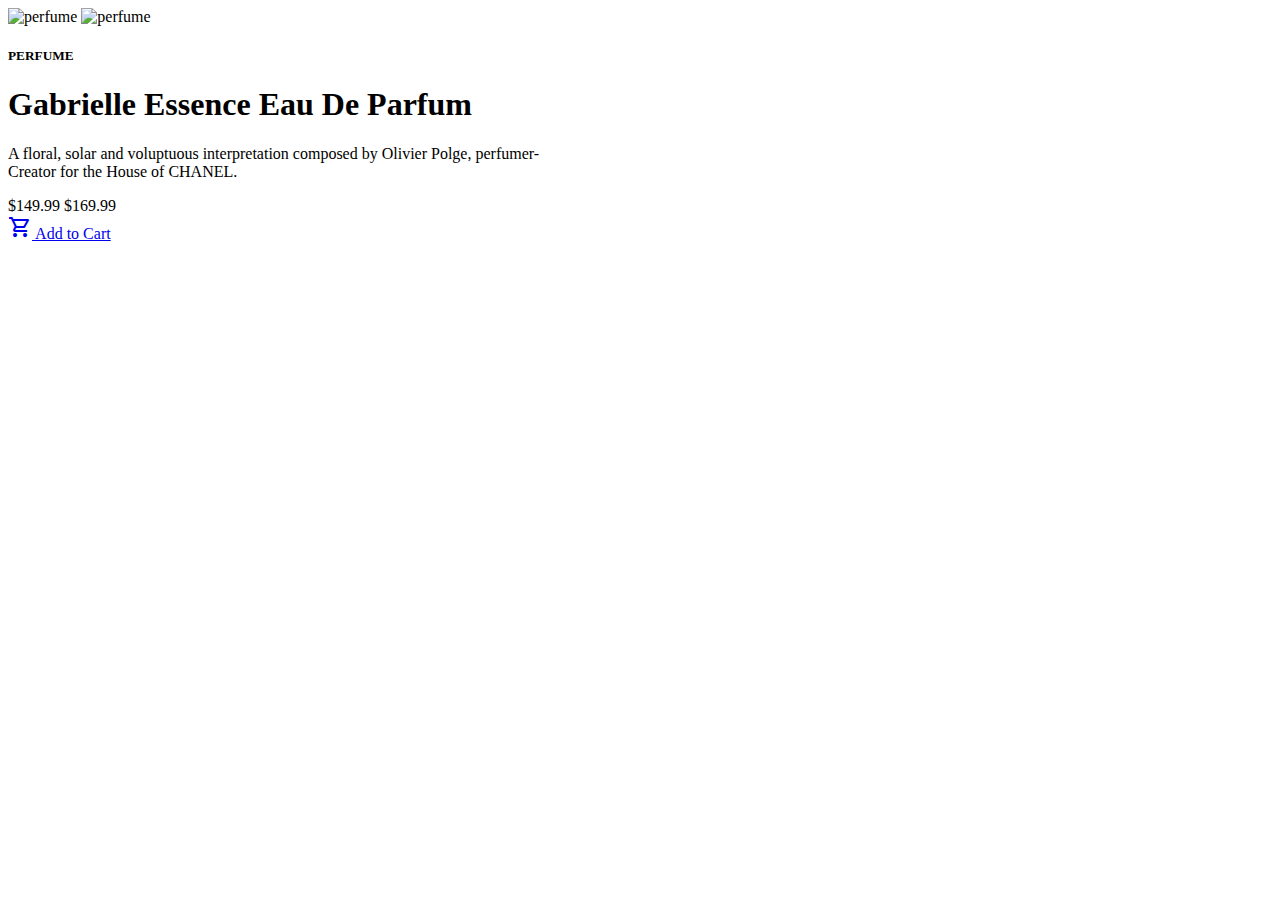
==== prdct-preview-card/index.html @ d4894e5a "Product preview card component" ====
<!DOCTYPE html>
<html lang="en">
	<head>
		<meta charset="utf-8" />
		<meta name="viewport" content="width=device-width, initial-scale=1" />
		<!-- bootstrap -->
		<link
			href="https://cdn.jsdelivr.net/npm/bootstrap@5.2.2/dist/css/bootstrap.min.css"
			rel="stylesheet"
			integrity="sha384-Zenh87qX5JnK2Jl0vWa8Ck2rdkQ2Bzep5IDxbcnCeuOxjzrPF/et3URy9Bv1WTRi"
			crossorigin="anonymous"
		/>
		<!-- google icon -->
		<link
			rel="stylesheet"
			href="https://fonts.googleapis.com/css2?family=Material+Symbols+Outlined:opsz,wght,FILL,GRAD@48,400,0,0"
		/>
		<!-- montserrat -->
		<link rel="preconnect" href="https://fonts.googleapis.com" />
		<link rel="preconnect" href="https://fonts.gstatic.com" crossorigin />
		<link
			href="https://fonts.googleapis.com/css2?family=Montserrat:wght@500;700&display=swap"
			rel="stylesheet"
		/>
		<!-- Fraunces -->
		<link rel="preconnect" href="https://fonts.googleapis.com" />
		<link rel="preconnect" href="https://fonts.gstatic.com" crossorigin />
		<link
			href="https://fonts.googleapis.com/css2?family=Fraunces:opsz,wght@9..144,700&display=swap"
			rel="stylesheet"
		/>
		<!-- style sheet -->
		<link rel="stylesheet" href="/css/base.css" />
		<title>Perfume Card</title>
	</head>
	<body>
		<main>
			<section id="sct-perfume">
				<div class="card" style="width: 36rem">
					<img
						src="/imgs/image-product-mobile.jpg"
						class="card-img-top d-lg-none"
						alt="perfume"
					/>
					<img
						src="/imgs/image-product-desktop.jpg"
						class="card-img-top col-lg-6 d-none d-lg-flex"
						alt="perfume"
					/>
					<div class="card-body col-lg-6 p-4 p-lg-5">
						<h5 class="card-subtitle">PERFUME</h5>
						<h1 class="card-title">Gabrielle Essence Eau De Parfum</h1>
						<p class="card-text">
							A floral, solar and voluptuous interpretation composed by Olivier
							Polge, perfumer-Creator for the House of CHANEL.
						</p>
						<div class="price">
							<span>$149.99</span>
							<span>$169.99</span>
						</div>
						<a href="#" class="btn col-12 btn-lg">
							<span class="material-symbols-outlined"> shopping_cart </span>
							Add to Cart
						</a>
					</div>
				</div>
			</section>
		</main>
		<script
			src="https://cdn.jsdelivr.net/npm/bootstrap@5.2.2/dist/js/bootstrap.bundle.min.js"
			integrity="sha384-OERcA2EqjJCMA+/3y+gxIOqMEjwtxJY7qPCqsdltbNJuaOe923+mo//f6V8Qbsw3"
			crossorigin="anonymous"
		></script>
	</body>
</html>
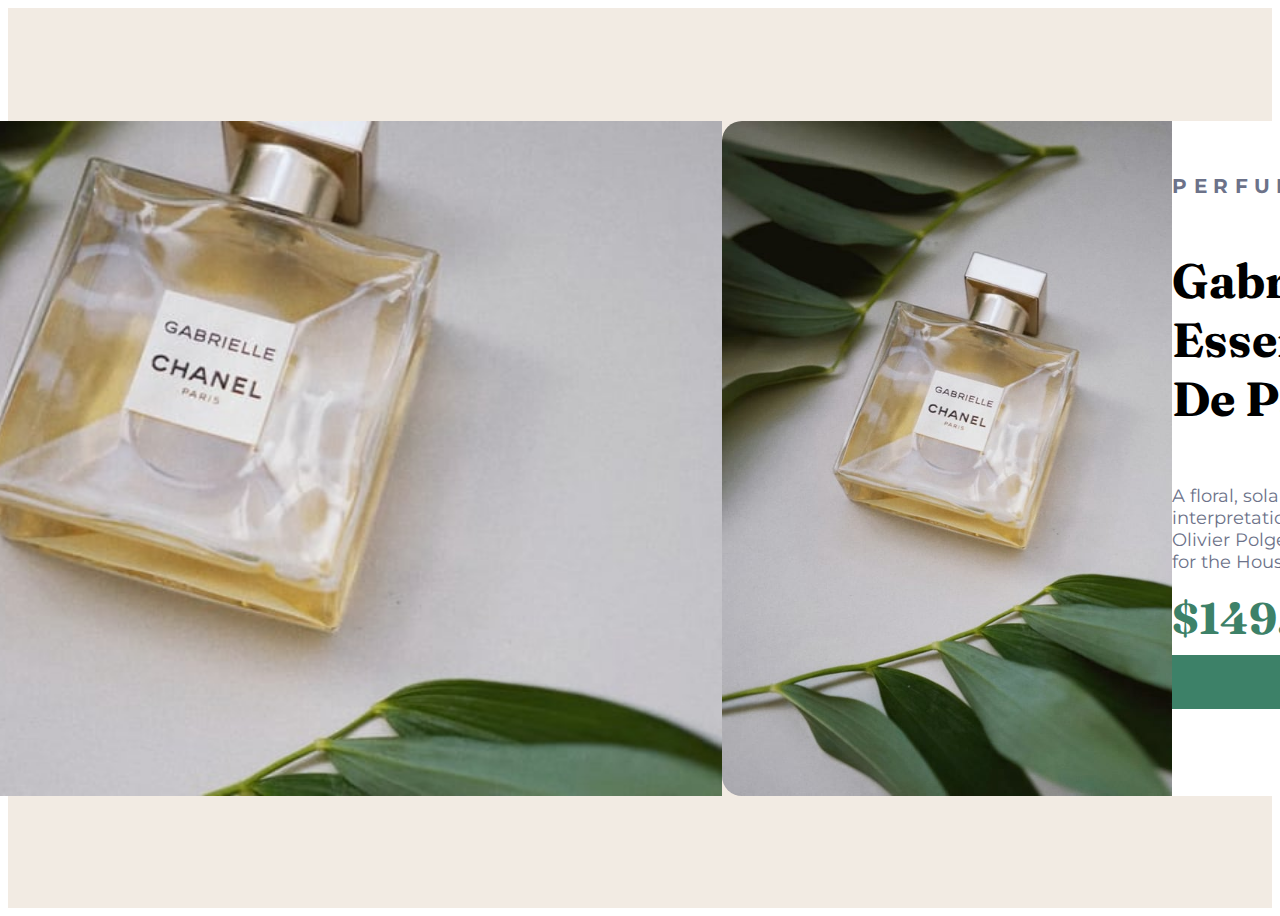
==== commit ef2aa8f5: "fixed the url paths" ====
--- a/prdct-preview-card/index.html
+++ b/prdct-preview-card/index.html
@@ -30,7 +30,7 @@
 			rel="stylesheet"
 		/>
 		<!-- style sheet -->
-		<link rel="stylesheet" href="/css/base.css" />
+		<link rel="stylesheet" href="css/base.css" />
 		<title>Perfume Card</title>
 	</head>
 	<body>
@@ -38,12 +38,12 @@
 			<section id="sct-perfume">
 				<div class="card" style="width: 36rem">
 					<img
-						src="/imgs/image-product-mobile.jpg"
+						src="imgs/image-product-mobile.jpg"
 						class="card-img-top d-lg-none"
 						alt="perfume"
 					/>
 					<img
-						src="/imgs/image-product-desktop.jpg"
+						src="imgs/image-product-desktop.jpg"
 						class="card-img-top col-lg-6 d-none d-lg-flex"
 						alt="perfume"
 					/>
--- a/prdct-preview-card/css/base.css
+++ b/prdct-preview-card/css/base.css
@@ -0,0 +1,89 @@
+main {
+  align-items: center;
+  background: hsl(30deg, 38%, 92%);
+  display: flex;
+  font-family: "Montserrat", sans-serif;
+  height: 100vh;
+  justify-content: center;
+  width: 100%;
+}
+main #sct-perfume .card {
+  border-radius: 20px;
+}
+main #sct-perfume .card .card-img-top {
+  border-top-left-radius: 20px;
+  border-top-right-radius: 20px;
+}
+main #sct-perfume .card .card-body .card-subtitle {
+  color: hsl(228deg, 12%, 48%);
+  font-size: 1.25rem;
+  letter-spacing: 0.4rem;
+  padding: 10px 0;
+}
+main #sct-perfume .card .card-body .card-title {
+  font-family: "Fraunces", serif;
+  font-weight: 700;
+  font-size: 3rem;
+  inline-size: 420px;
+  padding-bottom: 20px;
+}
+main #sct-perfume .card .card-body .card-text {
+  color: hsl(228deg, 12%, 48%);
+  font-size: 1.125rem;
+  inline-size: 330px;
+}
+main #sct-perfume .card .card-body .price {
+  color: #3D8168;
+  font-family: "Fraunces", serif;
+  font-size: 2.75rem;
+  font-weight: 700;
+  padding-bottom: 10px;
+}
+main #sct-perfume .card .card-body .price span:last-child {
+  color: hsl(228deg, 12%, 48%);
+  font-family: "Montserrat", sans-serif;
+  font-size: 1rem;
+  font-weight: normal;
+  text-decoration: line-through;
+}
+main #sct-perfume .card .card-body .btn {
+  align-items: center;
+  background: #3D8168;
+  color: hsl(0deg, 0%, 100%);
+  display: flex;
+  gap: 10px;
+  justify-content: center;
+  padding: 15px 0;
+}
+
+@media (min-width: 992px) {
+  main #sct-perfume .card-img-top {
+    border-top-right-radius: 0 !important;
+    border-bottom-left-radius: 20px;
+    height: 75vh;
+  }
+  main #sct-perfume .card {
+    align-items: center;
+    border-radius: 20px;
+    display: flex;
+    flex-direction: row;
+    justify-content: center;
+  }
+  main #sct-perfume .card .card-body {
+    background: hsl(0deg, 0%, 100%);
+    border-top-right-radius: 20px;
+    border-bottom-right-radius: 20px;
+    height: 75vh;
+    width: 100%;
+  }
+  main #sct-perfume .card .card-body .card-subtitle {
+    padding: 20px 0;
+  }
+  main #sct-perfume .card .card-body .card-title {
+    inline-size: 350px;
+    padding-bottom: 25px;
+  }
+  main #sct-perfume .card .card-body .card-text {
+    inline-size: 300px;
+  }
+}/*# sourceMappingURL=base.css.map */